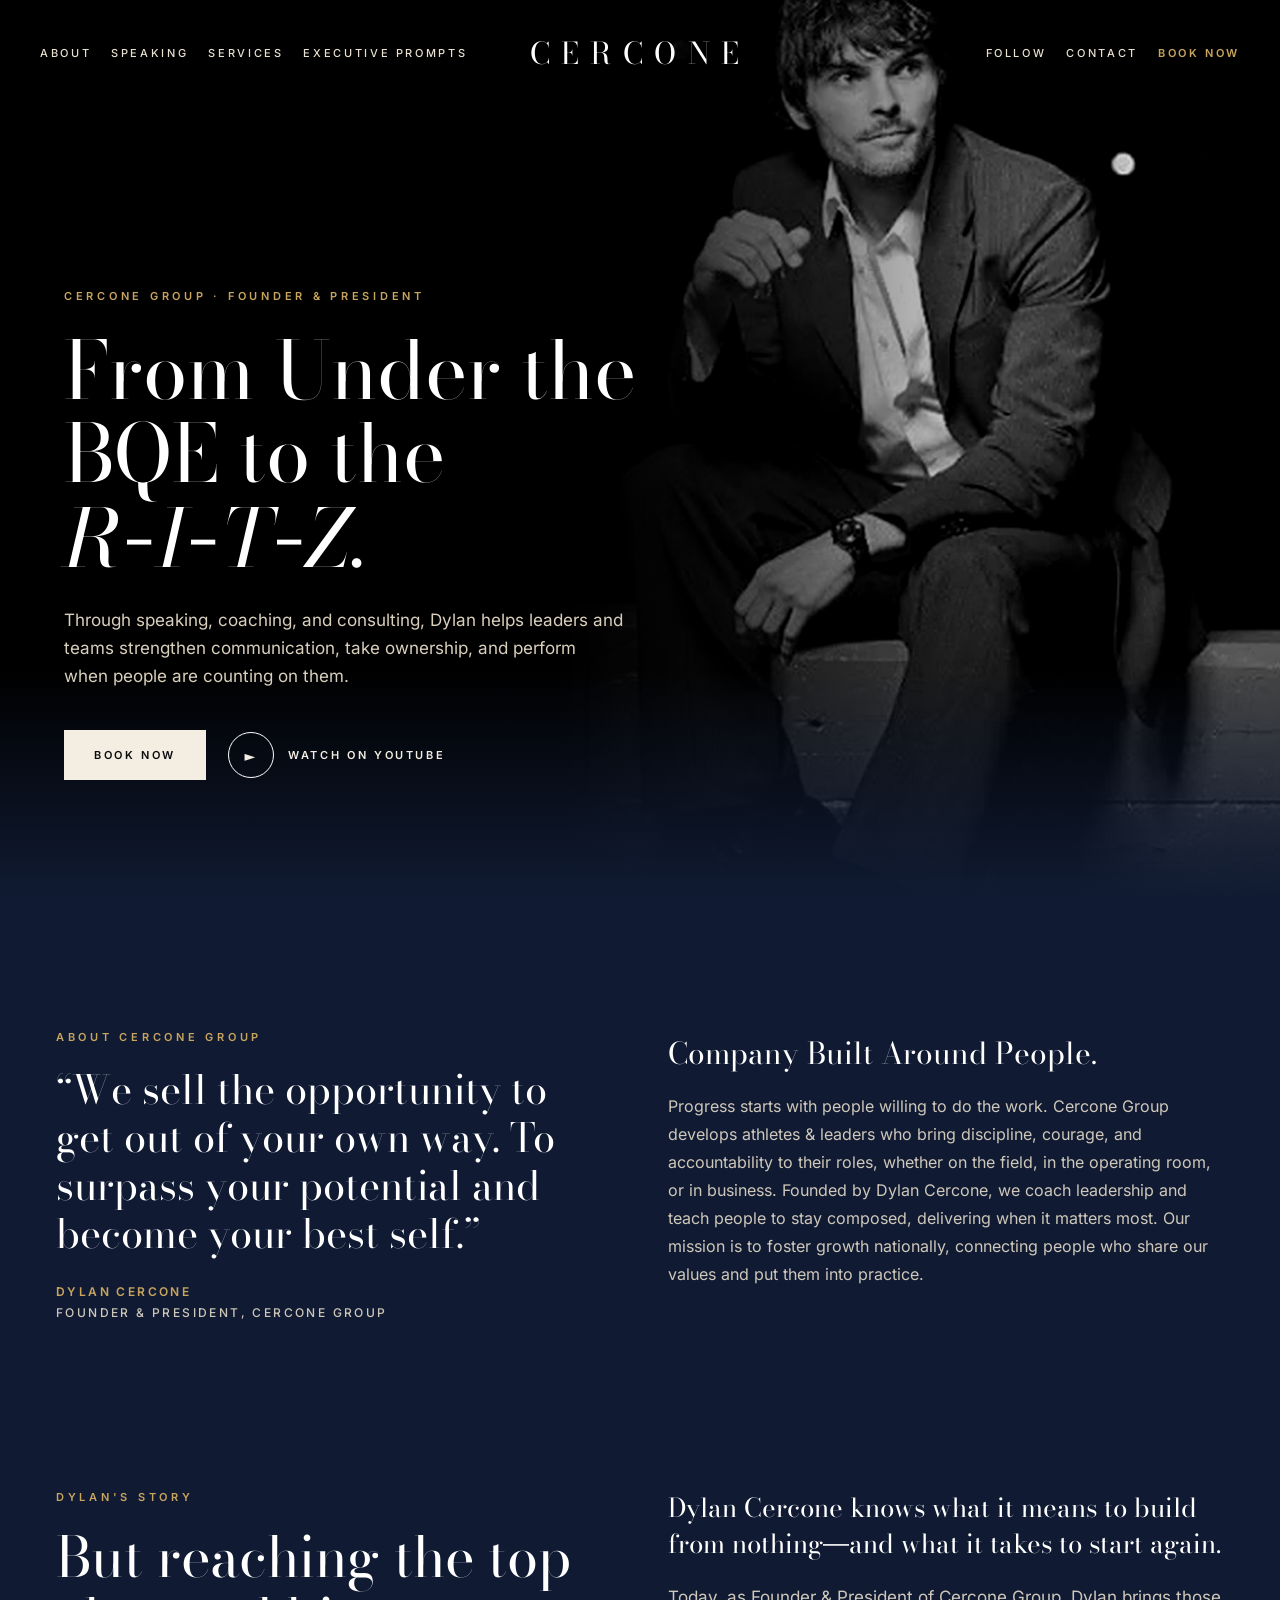
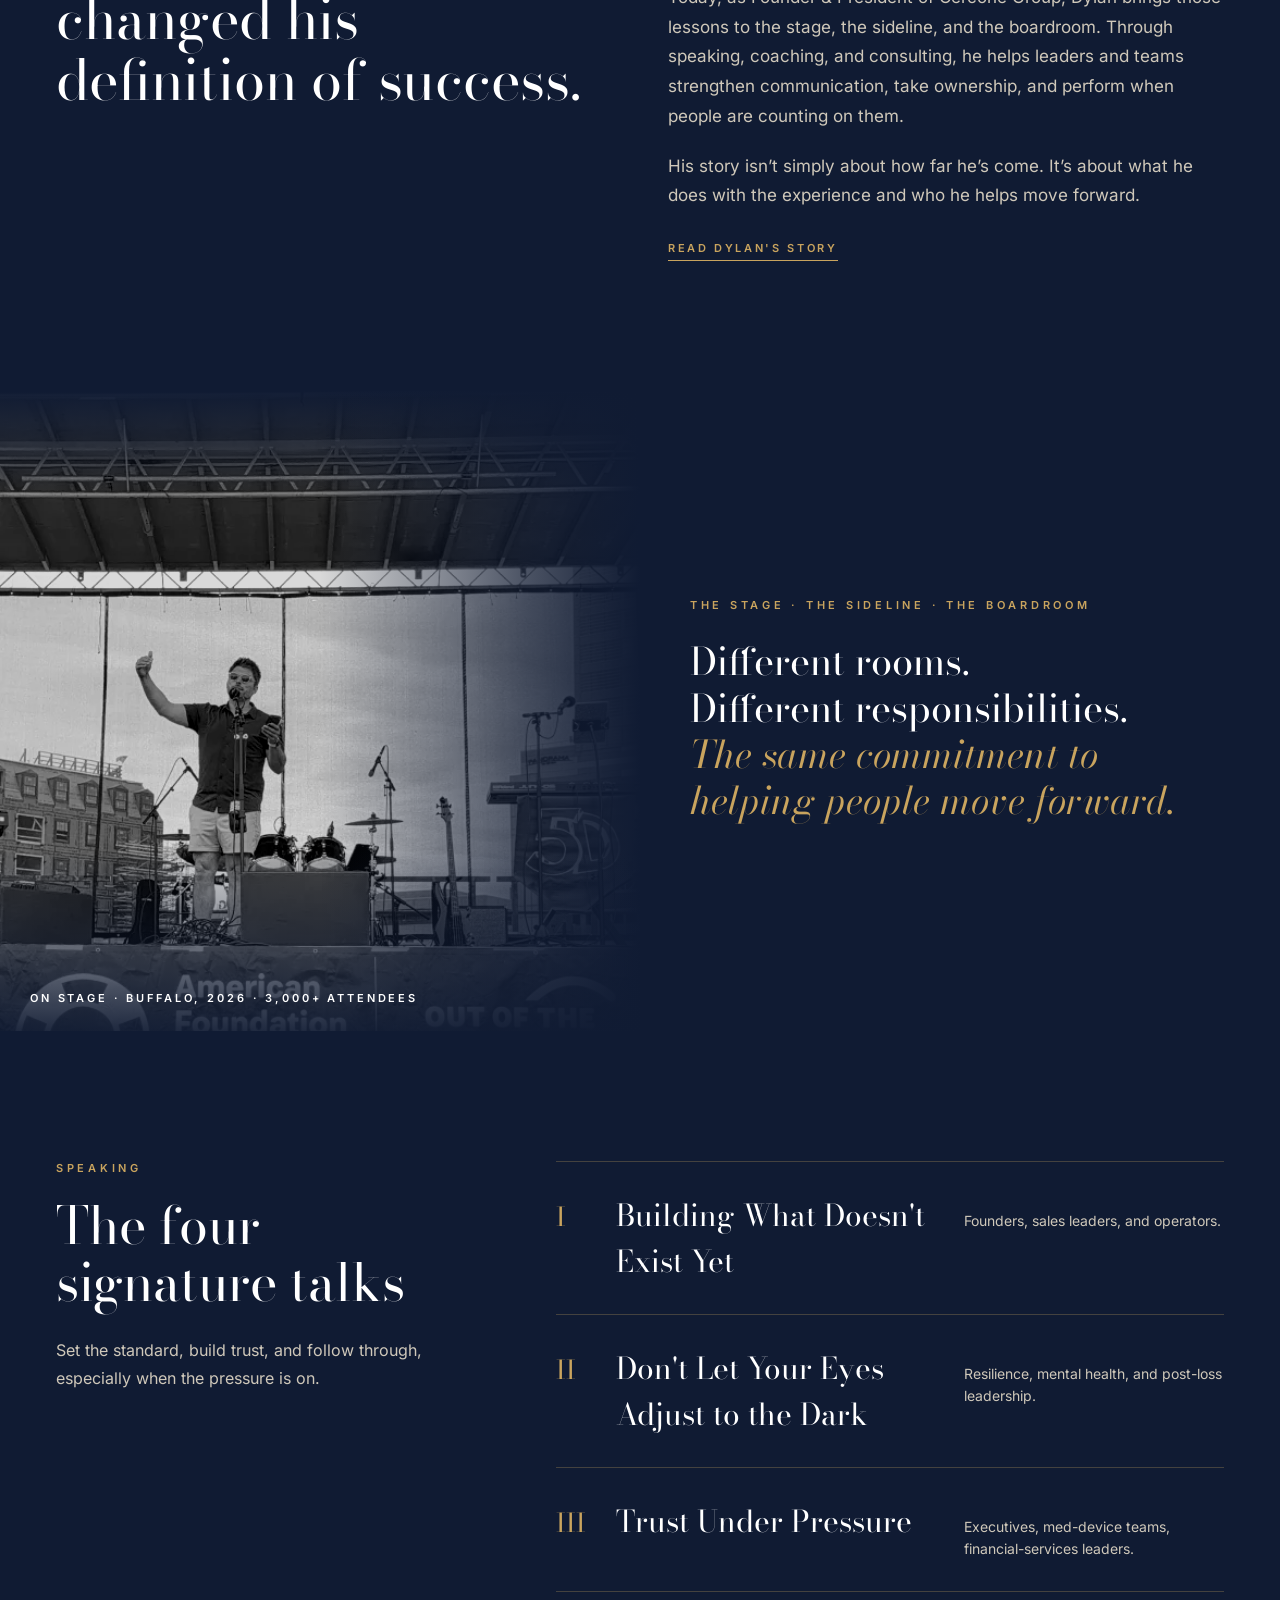
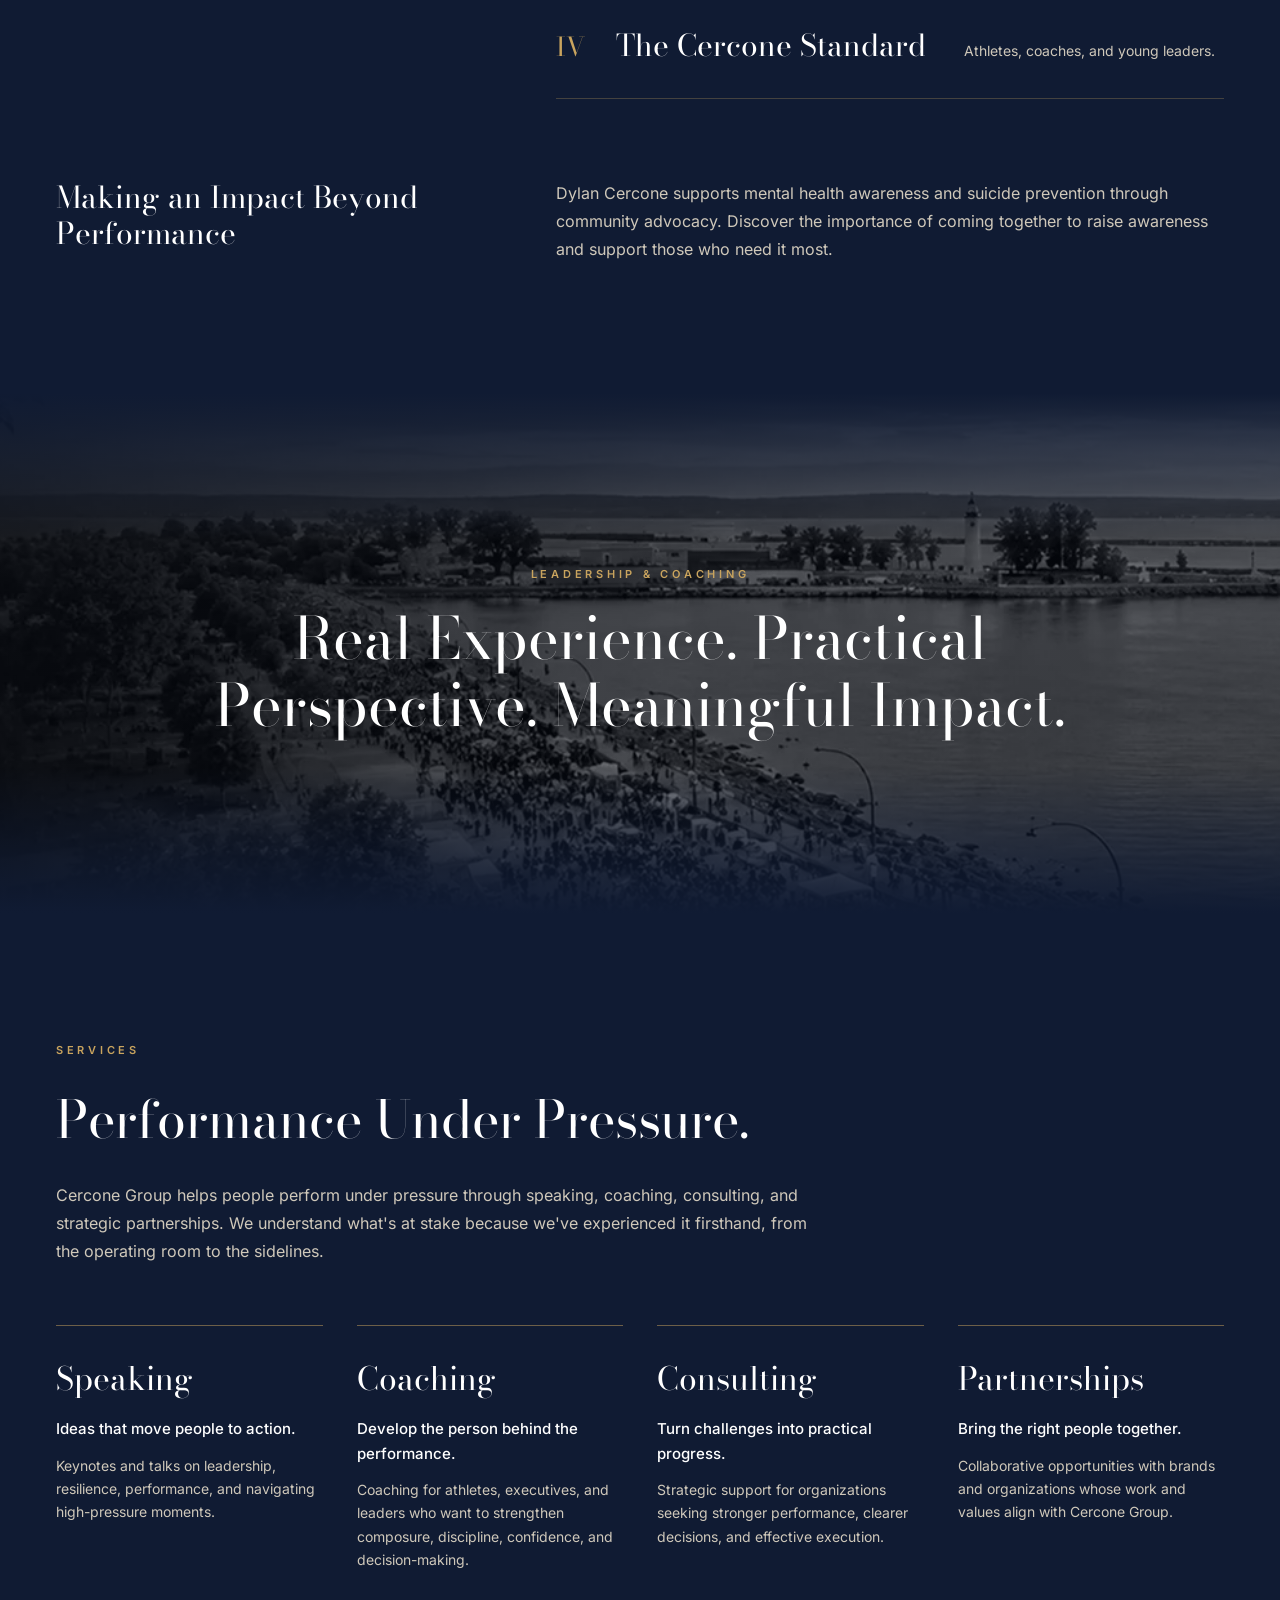
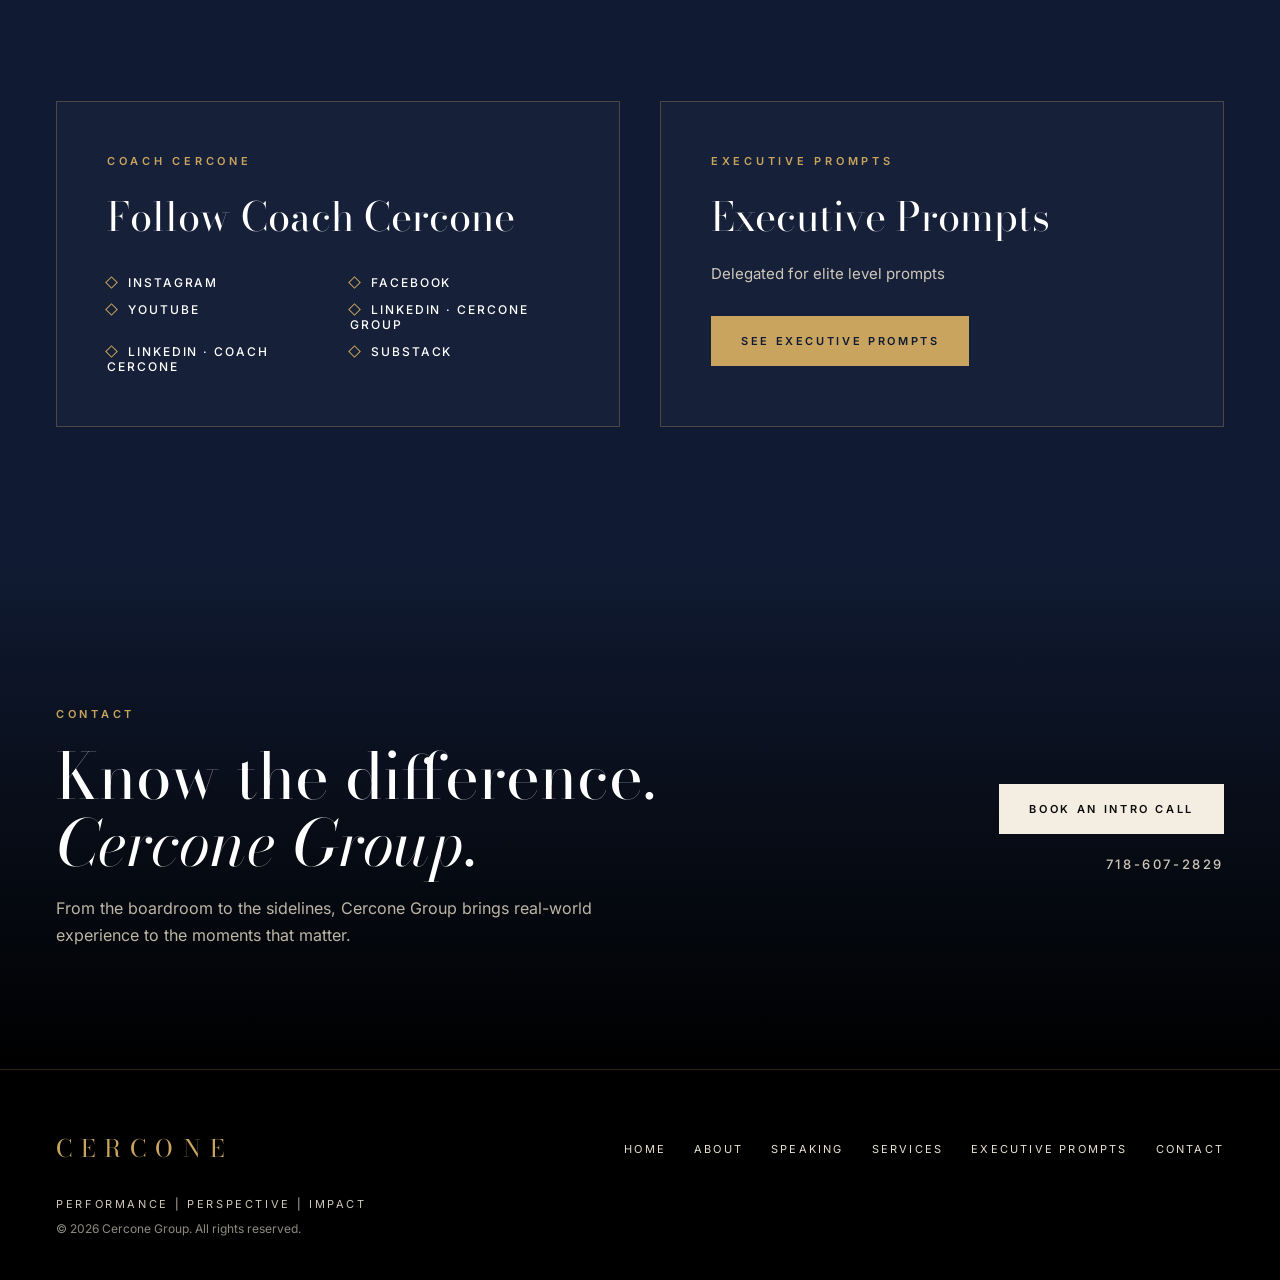
==== index.html @ 376f2b65 "Add Cercone Group website preview for GitHub Pages. Extract the finished static site (index, assets," ====
<!doctype html>
<html lang="en">
<head>
<meta charset="utf-8">
<meta name="viewport" content="width=device-width, initial-scale=1">
<meta name="robots" content="noindex, nofollow">
<title>Cercone Group | Speaking, Coaching, Consulting</title>
<meta name="description" content="We sell the opportunity to get out of your own way. To surpass your potential and become your best self.">
<meta property="og:type" content="website">
<meta property="og:site_name" content="Cercone Group">
<meta property="og:title" content="Cercone Group | Speaking, Coaching, Consulting">
<meta property="og:description" content="We sell the opportunity to get out of your own way. To surpass your potential and become your best self.">
<meta property="og:url" content="https://coachcercone-pixel.github.io/cercone-group-2026/">
<meta property="og:image" content="https://coachcercone-pixel.github.io/cercone-group-2026/assets/img/share-image-1200x630.jpg">
<meta property="og:image:width" content="1200">
<meta property="og:image:height" content="630">
<meta property="og:image:alt" content="Cercone Group. From Under the BQE to the R-I-T-Z.">
<meta name="twitter:card" content="summary_large_image">
<meta name="twitter:title" content="Cercone Group | Speaking, Coaching, Consulting">
<meta name="twitter:description" content="We sell the opportunity to get out of your own way. To surpass your potential and become your best self.">
<meta name="twitter:image" content="https://coachcercone-pixel.github.io/cercone-group-2026/assets/img/share-image-1200x630.jpg">
<meta name="theme-color" content="#101b33">
<link rel="icon" type="image/png" sizes="32x32" href="assets/img/favicon-32.png">
<link rel="apple-touch-icon" href="assets/img/favicon.png">
<link rel="preload" href="assets/fonts/bodoni-moda.woff2" as="font" type="font/woff2" crossorigin>
<link rel="stylesheet" href="assets/style.css">
</head>
<body id="top">

<header>
  <nav class="l" aria-label="Main">
    <a href="#about">About</a><a href="#speaking">Speaking</a><a href="#services">Services</a><a href="#prompts">Executive Prompts</a>
  </nav>
  <a class="mono" href="#top" aria-label="Cercone Group, top of page">CERCONE</a>
  <nav class="r" aria-label="Secondary">
    <a href="#follow">Follow</a><a href="#contact">Contact</a><a class="book" href="https://calendly.com/dylan-cerconegroup/intro" target="_blank" rel="noopener">Book now</a>
  </nav>
  <button class="menu-btn" type="button" aria-expanded="false">MENU</button>
</header>

<section class="hero bw">
  <img src="assets/img/dylan-cercone-portrait.webp" width="728" height="1002" alt="Dylan Cercone seated on a red bench" fetchpriority="high">
  <div class="tx">
    <div class="lab">Cercone Group · Founder &amp; President</div>
    <h1>From Under the BQE to the <i class="nb">R<span class="hy">-</span>I<span class="hy">-</span>T<span class="hy">-</span>Z.</i></h1>
    <p class="kick">Through speaking, coaching, and consulting, Dylan helps leaders and teams strengthen communication, take ownership, and perform when people are counting on them.</p>
    <div class="ctas">
      <a class="btn" href="https://calendly.com/dylan-cerconegroup/intro" target="_blank" rel="noopener">Book now</a>
      <a class="play" href="https://www.youtube.com/watch?v=qK27wIDHudA" target="_blank" rel="noopener"><b>&#9658;</b>Watch on YouTube</a>
    </div>
  </div>
</section>

<section class="about" id="about">
  <div>
    <div class="lab">About Cercone Group</div>
    <blockquote>&ldquo;We sell the opportunity to get out of your own way. To surpass your potential and become your best self.&rdquo;</blockquote>
    <div class="by">Dylan Cercone<span>Founder &amp; President, Cercone Group</span></div>
  </div>
  <div>
    <h3>Company Built Around People.</h3>
    <p>Progress starts with people willing to do the work. Cercone Group develops athletes &amp; leaders who bring discipline, courage, and accountability to their roles, whether on the field, in the operating room, or in business. Founded by Dylan Cercone, we coach leadership and teach people to stay composed, delivering when it matters most. Our mission is to foster growth nationally, connecting people who share our values and put them into practice.</p>
  </div>
</section>

<section class="story" id="story">
  <div><div class="lab">Dylan's story</div><h2 class="serif">But reaching the top changed his definition of success.</h2></div>
  <div>
    <p class="big">Dylan Cercone knows what it means to build from nothing<span class="hy">&mdash;</span>and what it takes to start again.</p>
    <p>Today, as Founder &amp; President of Cercone Group, Dylan brings those lessons to the stage, the sideline, and the boardroom. Through speaking, coaching, and consulting, he helps leaders and teams strengthen communication, take ownership, and perform when people are counting on them.</p>
    <p>His story isn&rsquo;t simply about how far he&rsquo;s come. It&rsquo;s about what he does with the experience and who he helps move forward.</p>
    <details>
      <summary>Read Dylan's story</summary>
      <div class="more">
        <p>An only child, raised by a single mother, with limited resources, he was still surrounded by champions going on to be a 2004 New York State Champion in high school hockey. Later experiencing homelessness in Queens and Brooklyn before working his way to Wall Street.</p>
        <p>Dylan eventually stepped away from Wall Street and returned home to Buffalo. He taught special education, coaches football at an inner-city public high school, and built a food truck business. Different rooms. Different responsibilities. The same commitment to helping people move forward.</p>
        <p>His path continued through medical-device territory management, orthopedic operating rooms, and entrepreneurship. Those experiences shaped more than his r&eacute;sum&eacute;. They shaped how he leads: set the standard, build trust, and follow through especially when the pressure is on.</p>
        <p>Know the difference. Cercone Group.</p>
      </div>
    </details>
  </div>
</section>

<section class="split bw">
  <div class="ph bw"><img src="assets/img/dylan-cercone-speaking.webp" width="588" height="854" loading="lazy" alt="Dylan Cercone speaking on stage at the Out of the Darkness Walk in Buffalo"><div class="cap">On stage · Buffalo, 2026 · 3,000+ Attendees</div></div>
  <div class="st"><div class="lab">The stage · The sideline · The boardroom</div>
    <p><span>Different rooms.</span><span>Different responsibilities.</span><span class="g">The same commitment to helping people move forward.</span></p></div>
</section>

<section class="talks" id="speaking">
  <div class="side"><div class="lab">Speaking</div><h2 class="serif">The four signature talks</h2><p>Set the standard, build trust, and follow through, especially when the pressure is on.</p></div>
  <div>
    <div class="row"><span class="num">I</span><h3>Building What Doesn't Exist Yet</h3><p>Founders, sales leaders, and operators.</p></div>
    <div class="row"><span class="num">II</span><h3>Don't Let Your Eyes Adjust to the Dark</h3><p>Resilience, mental health, and post-loss leadership.</p></div>
    <div class="row"><span class="num">III</span><h3>Trust Under Pressure</h3><p>Executives, med-device teams, financial-services leaders.</p></div>
    <div class="row"><span class="num">IV</span><h3>The Cercone Standard</h3><p>Athletes, coaches, and young leaders.</p></div>
  </div>
</section>

<section class="impact">
  <h3>Making an Impact Beyond Performance</h3>
  <p>Dylan Cercone supports mental health awareness and suicide prevention through community advocacy. Discover the importance of coming together to raise awareness and support those who need it most.</p>
</section>

<section class="band bw">
  <img src="assets/img/buffalo-walk-aerial.webp" width="1440" height="668" loading="lazy" alt="Aerial view of the Buffalo Out of the Darkness Walk along the waterfront">
  <div class="t"><div class="lab">Leadership &amp; Coaching</div><h2 class="serif">Real Experience. Practical Perspective. Meaningful Impact.</h2></div>
</section>

<section class="services" id="services">
  <div class="lab">Services</div><h2 class="serif">Performance Under Pressure.</h2>
  <p class="intro">Cercone Group helps people perform under pressure through speaking, coaching, consulting, and strategic partnerships. We understand what's at stake because we've experienced it firsthand, from the operating room to the sidelines.</p>
  <div class="cards">
    <div class="card"><h3>Speaking</h3><p class="l">Ideas that move people to action.</p><p>Keynotes and talks on leadership, resilience, performance, and navigating high-pressure moments.</p></div>
    <div class="card"><h3>Coaching</h3><p class="l">Develop the person behind the performance.</p><p>Coaching for athletes, executives, and leaders who want to strengthen composure, discipline, confidence, and decision-making.</p></div>
    <div class="card"><h3>Consulting</h3><p class="l">Turn challenges into practical progress.</p><p>Strategic support for organizations seeking stronger performance, clearer decisions, and effective execution.</p></div>
    <div class="card"><h3>Partnerships</h3><p class="l">Bring the right people together.</p><p>Collaborative opportunities with brands and organizations whose work and values align with Cercone Group.</p></div>
  </div>
</section>

<section class="lanes">
  <div class="lane" id="follow"><div class="lab">Coach Cercone</div><h4>Follow Coach Cercone</h4>
    <ul class="handles">
      <li><a href="https://www.instagram.com/coachcercone/" target="_blank" rel="noopener">Instagram</a></li>
      <li><a href="https://www.facebook.com/coachcercone" target="_blank" rel="noopener">Facebook</a></li>
      <li><a href="https://www.youtube.com/@CoachCercone" target="_blank" rel="noopener">YouTube</a></li>
      <li><a href="https://www.linkedin.com/company/cercone-group/" target="_blank" rel="noopener">LinkedIn · Cercone Group</a></li>
      <li><a href="https://www.linkedin.com/in/dylancercone/" target="_blank" rel="noopener">LinkedIn · Coach Cercone</a></li>
      <li><a href="https://substack.com/@coachcercone" target="_blank" rel="noopener">Substack</a></li>
    </ul></div>
  <div class="lane" id="prompts"><div class="lab">Executive Prompts</div><h4>Executive Prompts</h4><p>Delegated for elite level prompts</p>
    <a class="btn gold" href="https://executiveprompt.gumroad.com" target="_blank" rel="noopener">See Executive Prompts</a></div>
</section>

<section class="close" id="contact">
  <div><div class="lab">Contact</div><h2 class="serif">Know the difference.<br><i>Cercone Group.</i></h2><p>From the boardroom to the sidelines, Cercone Group brings real-world experience to the moments that matter.</p></div>
  <div class="act">
    <a class="btn" href="https://calendly.com/dylan-cerconegroup/intro" target="_blank" rel="noopener">Book an intro Call</a>
    <a class="tel" href="tel:718-607-2829">718-607-2829</a>
  </div>
</section>

<footer>
  <div class="top">
    <a class="mono" href="#top">CERCONE</a>
    <nav aria-label="Explore"><a href="#top">Home</a><a href="#about">About</a><a href="#speaking">Speaking</a><a href="#services">Services</a><a href="#prompts">Executive Prompts</a><a href="#contact">Contact</a></nav>
  </div>
  <div class="tag">Performance | Perspective | Impact</div>
  <div class="copy">&copy; 2026 Cercone Group. All rights reserved.</div>
</footer>

<script>
(function(){
  var b=document.querySelector('.menu-btn'),d=document.body;
  function set(o){d.classList.toggle('open',o);b.setAttribute('aria-expanded',o);b.textContent=o?'CLOSE':'MENU'}
  b.addEventListener('click',function(){set(!d.classList.contains('open'))});
  document.querySelectorAll('header nav a').forEach(function(a){a.addEventListener('click',function(){set(false)})});
})();
</script>
</body>
</html>
---- assets/style.css ----
@font-face{font-family:'Bodoni Moda';font-style:normal;font-weight:400 700;font-display:swap;src:url(fonts/bodoni-moda.woff2) format('woff2')}
@font-face{font-family:'Bodoni Moda';font-style:italic;font-weight:400 700;font-display:swap;src:url(fonts/bodoni-moda-italic.woff2) format('woff2')}
@font-face{font-family:'Inter';font-style:normal;font-weight:100 900;font-display:swap;src:url(fonts/inter.woff2) format('woff2')}
:root{--ink:#0b0b0c;--ivory:#f3ede2;--gold:#c9a45e;--navy:#101b33;--navy2:#0d1629;--soft:#cfc8ba}
*{box-sizing:border-box;margin:0;padding:0}
html{background:#000;scroll-behavior:smooth;scroll-padding-top:70px}
body{background:var(--navy);color:var(--ivory);font-family:Inter,system-ui,sans-serif;-webkit-font-smoothing:antialiased;overflow-x:hidden}
a{color:inherit;text-decoration:none}
img{display:block;max-width:100%}
.lab{font-size:11px;letter-spacing:.34em;color:var(--gold);font-weight:600;text-transform:uppercase}
.serif{font-family:'Bodoni Moda',serif;font-weight:400}
.wrap{max-width:1440px;margin:0 auto}
.hy{font-family:Inter,system-ui,sans-serif;font-style:normal;font-weight:300}
.nb{white-space:nowrap}
/* header */
header{position:absolute;top:0;left:0;right:0;z-index:20;display:grid;grid-template-columns:1fr auto 1fr;align-items:center;padding:34px 64px}
header nav{display:flex;gap:30px;font-size:11px;letter-spacing:.24em;font-weight:500;color:#e8e0d0;text-transform:uppercase}
header nav.r{justify-content:flex-end}
header nav a:hover,footer nav a:hover{color:var(--gold)}
header nav a.book{color:var(--gold);font-weight:600}
.mono{font-family:'Bodoni Moda',serif;font-size:30px;letter-spacing:.38em;color:#fff}
.menu-btn{display:none;background:none;border:0;color:#e8e0d0;font:600 11px Inter,sans-serif;letter-spacing:.24em;cursor:pointer;justify-self:end}
/* hero: black-and-white header that fades into the navy (no gold line) */
.hero{position:relative;height:900px;overflow:hidden;background:#000}
.hero img{position:absolute;top:-4%;right:-2%;width:820px;height:108%;object-fit:cover;object-position:50% 8%;-webkit-mask-image:linear-gradient(90deg,transparent 0,#000 30%);mask-image:linear-gradient(90deg,transparent 0,#000 30%)}
.bw img,.bw.ph img{filter:grayscale(1) contrast(1.12) brightness(.85)}
.hero::after{content:"";position:absolute;inset:0;background:linear-gradient(90deg,#000 0%,#000 44%,rgba(0,0,0,.55) 58%,rgba(0,0,0,0) 78%)}
.hero::before{content:"";position:absolute;left:0;right:0;bottom:0;height:230px;z-index:2;background:linear-gradient(180deg,rgba(16,27,51,0) 0%,rgba(16,27,51,.55) 55%,var(--navy) 100%)}
.hero .tx{position:absolute;z-index:3;left:64px;bottom:120px;width:660px}
.hero h1{font-family:'Bodoni Moda',serif;font-weight:400;font-size:80px;line-height:1.04;margin:26px 0 26px;color:#fff}
.hero h1 i{font-style:italic}
.kick{font-size:17px;line-height:1.65;color:#d9cfbd;max-width:560px}
.ctas{margin-top:40px;display:flex;gap:22px;align-items:center;flex-wrap:wrap}
.btn{background:var(--ivory);color:var(--ink);font-size:11px;letter-spacing:.24em;padding:18px 30px;font-weight:600;display:inline-block;text-transform:uppercase;transition:background .2s}
.btn:hover{background:#fff}
.btn.gold{background:var(--gold);color:var(--navy)}
.play{display:flex;align-items:center;gap:14px;font-size:11px;letter-spacing:.24em;font-weight:600;text-transform:uppercase}
.play b{width:46px;height:46px;border:1px solid #fff;border-radius:50%;display:inline-flex;align-items:center;justify-content:center;font-size:14px}
/* about */
.about{display:grid;grid-template-columns:1fr 1fr;gap:96px;padding:130px 96px 40px}
.about blockquote{font-family:'Bodoni Moda',serif;font-size:40px;line-height:1.2;color:#fff;margin-top:22px}
.about .by{margin-top:26px;font-size:12px;letter-spacing:.2em;color:var(--gold);font-weight:600;text-transform:uppercase}
.about .by span{display:block;color:var(--soft);font-weight:500;margin-top:6px}
.about h3{font-family:'Bodoni Moda',serif;font-weight:400;font-size:30px;color:#fff;margin-bottom:16px}
.about p{font-size:16px;line-height:1.75;color:var(--soft)}
/* story */
.story{display:grid;grid-template-columns:1fr 1fr;gap:96px;padding:130px 96px}
.story h2{font-size:56px;line-height:1.1;color:#fff;margin-top:22px}
.story p{font-size:17px;line-height:1.75;color:var(--soft);margin-bottom:20px}
.story p.big{font-family:'Bodoni Moda',serif;font-size:26px;line-height:1.4;color:#fff}
details summary{list-style:none;cursor:pointer;font-size:11px;letter-spacing:.24em;font-weight:600;color:var(--gold);border-bottom:1px solid var(--gold);padding-bottom:5px;display:inline-block;margin-top:10px;text-transform:uppercase}
details summary::-webkit-details-marker{display:none}
details[open] summary{margin-bottom:26px}
details .more p:last-child{margin-bottom:0}
/* stage photo + statement, photo fades into navy */
.split{display:grid;grid-template-columns:760px 1fr;height:640px;background:var(--navy)}
.split .ph{position:relative;overflow:hidden}
.split .ph img{position:absolute;inset:0;width:100%;height:100%;object-fit:cover;object-position:50% 35%}
.split .ph::before{content:"";position:absolute;inset:0;z-index:1;background:linear-gradient(90deg,rgba(16,27,51,0) 50%,rgba(16,27,51,.7) 82%,var(--navy) 100%),linear-gradient(180deg,var(--navy) 0%,rgba(16,27,51,0) 16%)}
.split .ph::after{content:"";position:absolute;left:0;right:0;bottom:0;height:180px;z-index:1;background:linear-gradient(180deg,rgba(16,27,51,0),rgba(16,27,51,.92))}
.cap{position:absolute;z-index:2;left:30px;bottom:26px;color:#fff;font-size:11px;letter-spacing:.26em;font-weight:600;text-transform:uppercase}
.split .st{display:flex;flex-direction:column;justify-content:center;padding:0 90px}
.split .st p{font-family:'Bodoni Moda',serif;font-size:46px;line-height:1.22;color:#fff;margin-top:26px}
.split .st p span{display:block}
.split .st p span.g{color:var(--gold);font-style:italic}
/* talks */
.talks{display:grid;grid-template-columns:430px 1fr;gap:70px;padding:130px 96px 80px}
.talks h2{font-size:52px;line-height:1.1;color:#fff;margin-top:22px}
.talks .side p{font-size:16px;line-height:1.7;color:var(--soft);margin-top:26px}
.row{display:grid;grid-template-columns:80px 1fr 330px;align-items:baseline;padding:30px 0;border-top:1px solid rgba(201,164,94,.28)}
.row:last-child{border-bottom:1px solid rgba(201,164,94,.28)}
.row .num{font-family:'Bodoni Moda',serif;font-size:26px;color:var(--gold)}
.row h3{font-family:'Bodoni Moda',serif;font-weight:400;font-size:36px;color:#fff}
.row p{font-size:14px;line-height:1.6;color:var(--soft)}
.impact{padding:0 96px 130px;display:grid;grid-template-columns:430px 1fr;gap:70px}
.impact h3{font-family:'Bodoni Moda',serif;font-weight:400;font-size:30px;line-height:1.2;color:#fff}
.impact p{font-size:16px;line-height:1.75;color:var(--soft);max-width:720px}
/* aerial band, fades into navy top and bottom */
.band{position:relative;height:520px;overflow:hidden;background:var(--navy);display:flex;align-items:center;justify-content:center;text-align:center}
.band img{position:absolute;inset:0;width:100%;height:100%;object-fit:cover;object-position:100% 20%;transform:scale(1.45);transform-origin:88% 22%}
.bw.band img{filter:grayscale(1) contrast(1.1) brightness(.6)}
.band::before{content:"";position:absolute;inset:0;z-index:1;background:linear-gradient(180deg,var(--navy) 0%,rgba(16,27,51,.2) 28%,rgba(16,27,51,.2) 72%,var(--navy) 100%)}
.band .t{position:relative;z-index:2;max-width:980px;padding:0 24px}
.band h2{font-size:58px;line-height:1.15;color:#fff;margin-top:24px}
/* services */
.services{padding:130px 96px}
.services h2{font-size:52px;color:#fff;margin:22px 0 22px}
.services .intro{font-size:16px;line-height:1.75;color:var(--soft);max-width:760px;margin-bottom:60px}
.cards{display:grid;grid-template-columns:repeat(4,1fr);gap:34px}
.card{border-top:1px solid rgba(201,164,94,.5);padding-top:28px}
.card h3{font-family:'Bodoni Moda',serif;font-weight:400;font-size:32px;color:#fff}
.card .l{font-size:15px;margin:14px 0 12px;color:#fff;font-weight:500}
.card p{font-size:14px;line-height:1.65;color:var(--soft)}
/* lanes */
.lanes{display:grid;grid-template-columns:1fr 1fr;gap:40px;padding:0 96px 130px}
.lane{border:1px solid rgba(201,164,94,.3);background:rgba(255,255,255,.025);padding:52px 50px}
.lane h4{font-family:'Bodoni Moda',serif;font-weight:400;font-size:40px;margin:18px 0 14px;color:#fff}
.lane p{font-size:15px;line-height:1.7;color:var(--soft)}
.handles{margin-top:28px;display:grid;grid-template-columns:1fr 1fr;gap:12px 24px;font-size:12px;letter-spacing:.16em;font-weight:500;color:#fff;list-style:none;text-transform:uppercase}
.handles a::before{content:"";display:inline-block;width:7px;height:7px;border:1px solid var(--gold);margin-right:12px;transform:rotate(45deg)}
.handles a:hover{color:var(--gold)}
.lane .btn{margin-top:30px}
/* closing: navy fades into black */
.close{background:linear-gradient(180deg,var(--navy) 0%,#080d18 50%,#000 100%);padding:150px 96px 120px;display:flex;justify-content:space-between;align-items:center;gap:40px}
.close h2{font-size:64px;line-height:1.05;color:#fff;margin-top:22px}
.close h2 i{font-style:italic}
.close p{font-size:16px;color:#bdb5a6;margin-top:18px;max-width:560px;line-height:1.7}
.close .act{display:flex;flex-direction:column;align-items:flex-end;gap:22px}
.close .tel{font-size:13px;letter-spacing:.2em;color:var(--soft);font-weight:500}
.close .tel:hover{color:var(--gold)}
footer{background:#000;border-top:1px solid rgba(201,164,94,.22);padding:60px 96px 44px}
footer .top{display:flex;justify-content:space-between;align-items:center;gap:30px}
footer .mono{font-size:24px;color:var(--gold)}
footer nav{display:flex;gap:28px;font-size:11px;letter-spacing:.2em;color:#e8e0d0;text-transform:uppercase}
footer .tag{margin-top:30px;font-size:11px;letter-spacing:.24em;color:var(--soft);text-transform:uppercase}
footer .copy{margin-top:10px;font-size:12px;color:#8f8a80}
/* responsive */
@media (max-width:1280px){
 header{padding:30px 40px}header nav{gap:20px}
 .about,.story,.talks,.impact,.services,.lanes,.close,footer{padding-left:56px;padding-right:56px}
 .about,.story{gap:56px}
 .split{grid-template-columns:1fr 1fr}.split .st{padding:0 50px}.split .st p{font-size:38px}
 .row{grid-template-columns:60px 1fr 260px}.row h3{font-size:30px}
}
@media (max-width:980px){
 header{grid-template-columns:auto 1fr;padding:22px 24px}
 .mono{font-size:22px}
 header nav{display:none;position:fixed;inset:0;background:#000;flex-direction:column;justify-content:center;align-items:center;gap:26px;font-size:14px;z-index:30}
 header nav.r{justify-content:center}
 body.open header nav{display:flex}
 body.open header nav.r{top:auto;bottom:0;height:42%;padding-bottom:40px;justify-content:flex-start}
 body.open header nav.l{bottom:42%;padding-top:40px}
 .menu-btn{display:block;position:relative;z-index:40}
 .hero{height:auto;min-height:0;display:flex;flex-direction:column;padding-top:70px}
 .hero img{position:relative;order:0;top:0;right:0;width:100%;height:500px;object-position:50% 12%;-webkit-mask-image:linear-gradient(180deg,#000 55%,transparent 100%);mask-image:linear-gradient(180deg,#000 55%,transparent 100%)}
 .hero::after{display:none}
 .hero::before{display:none}
 .hero .tx{position:relative;left:0;bottom:0;width:auto;padding:0 24px 70px;margin-top:-90px;z-index:3}
 .hero h1{font-size:46px}
 .kick{font-size:16px}
 .about,.story{grid-template-columns:1fr;gap:32px;padding:80px 24px}
 .about{padding-bottom:10px}
 .about blockquote{font-size:30px}
 .story h2{font-size:36px}.story p.big{font-size:22px}
 .split{grid-template-columns:1fr;height:auto}
 .split .ph{height:420px}
 .split .st{padding:20px 24px 70px}.split .st p{font-size:32px}
 .cap{left:20px;right:20px;font-size:10px;line-height:1.6}
 .talks{grid-template-columns:1fr;gap:36px;padding:70px 24px 40px}
 .talks h2{font-size:36px}
 .row{grid-template-columns:44px 1fr;row-gap:8px}.row p{grid-column:2}.row h3{font-size:26px}
 .impact{grid-template-columns:1fr;gap:16px;padding:0 24px 80px}
 .band{height:auto;padding:110px 0}
 .band h2{font-size:34px}
 .services{padding:70px 24px}.services h2{font-size:36px}
 .cards{grid-template-columns:1fr 1fr;gap:40px 24px}
 .lanes{grid-template-columns:1fr;padding:0 24px 80px}
 .lane{padding:36px 26px}.lane h4{font-size:32px}
 .handles{grid-template-columns:1fr}
 .close{flex-direction:column;align-items:flex-start;padding:100px 24px 80px}
 .close h2{font-size:42px}
 .close .act{align-items:flex-start}
 footer{padding:48px 24px 36px}
 footer .top{flex-direction:column;align-items:flex-start}
 footer nav{flex-wrap:wrap;gap:16px 22px}
}
@media (max-width:560px){
 .cards{grid-template-columns:1fr}
 .hero img{height:460px}
 .hero h1{font-size:40px}
}
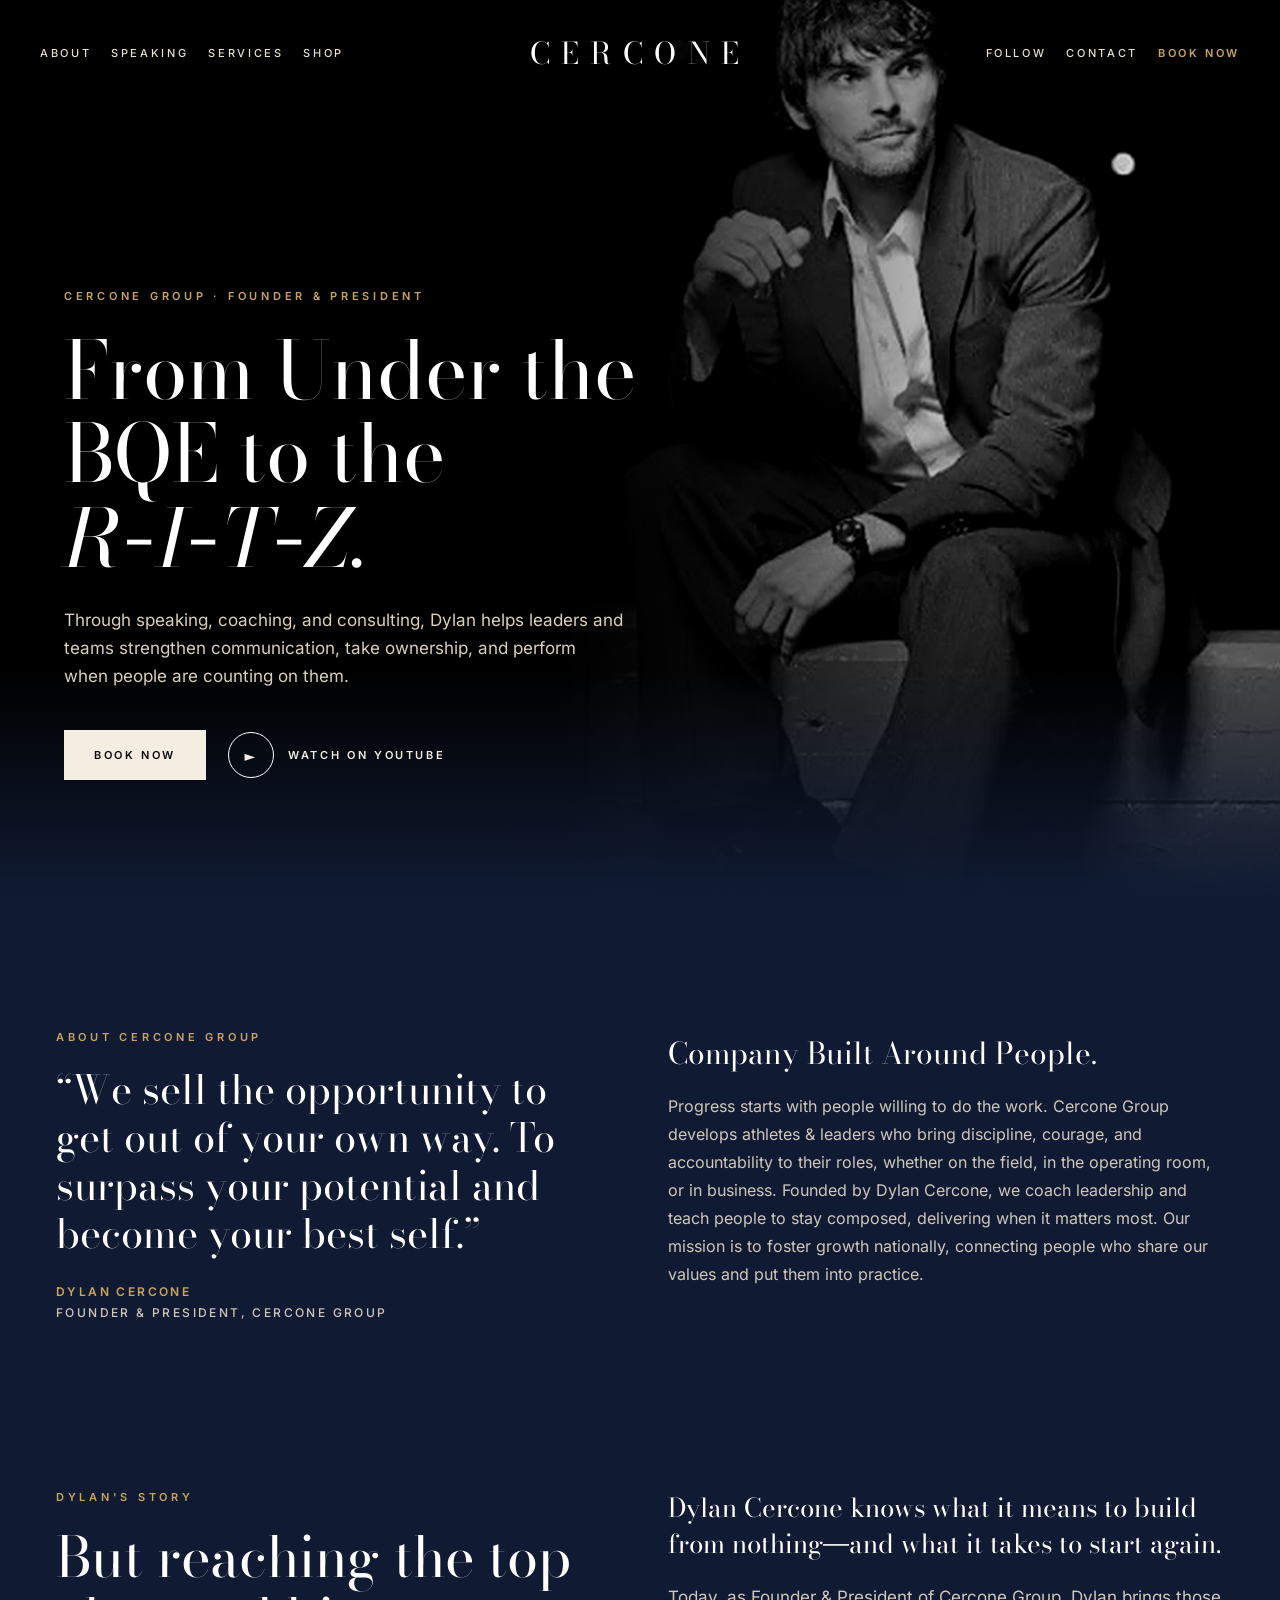
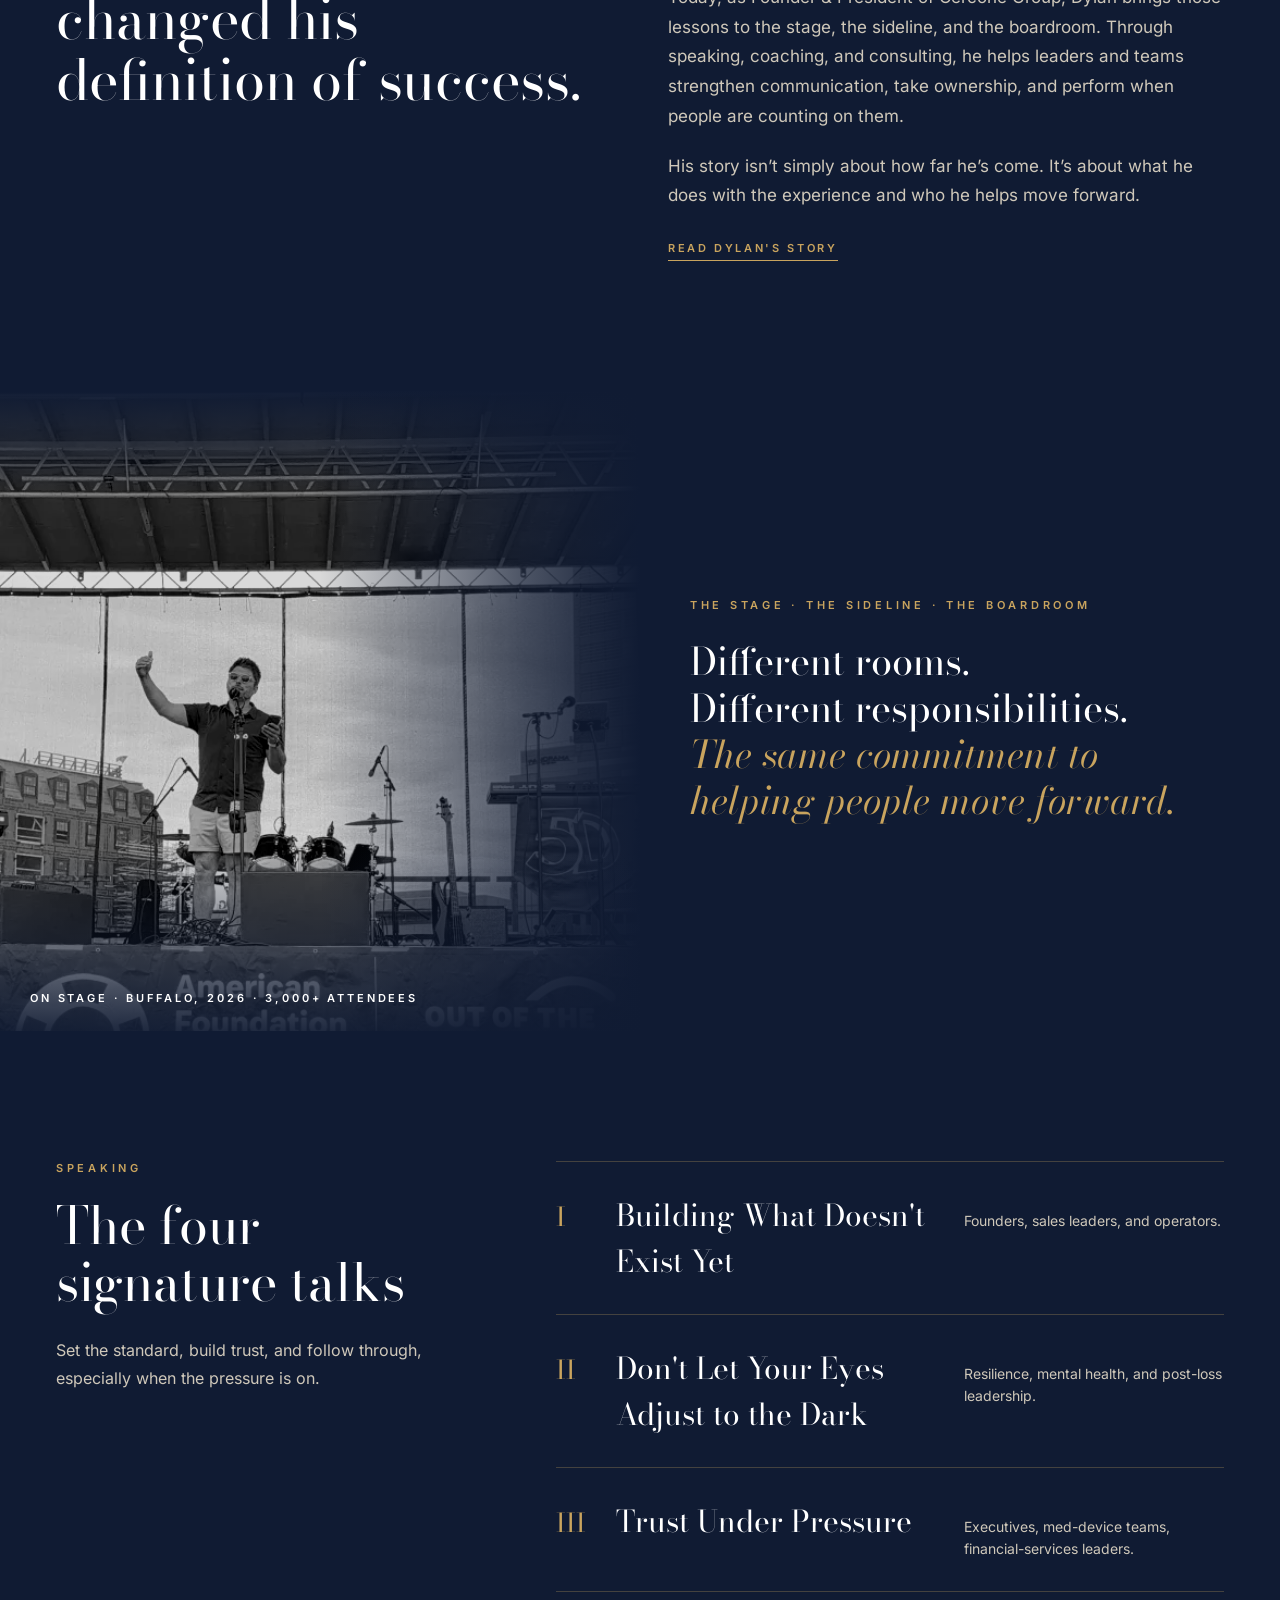
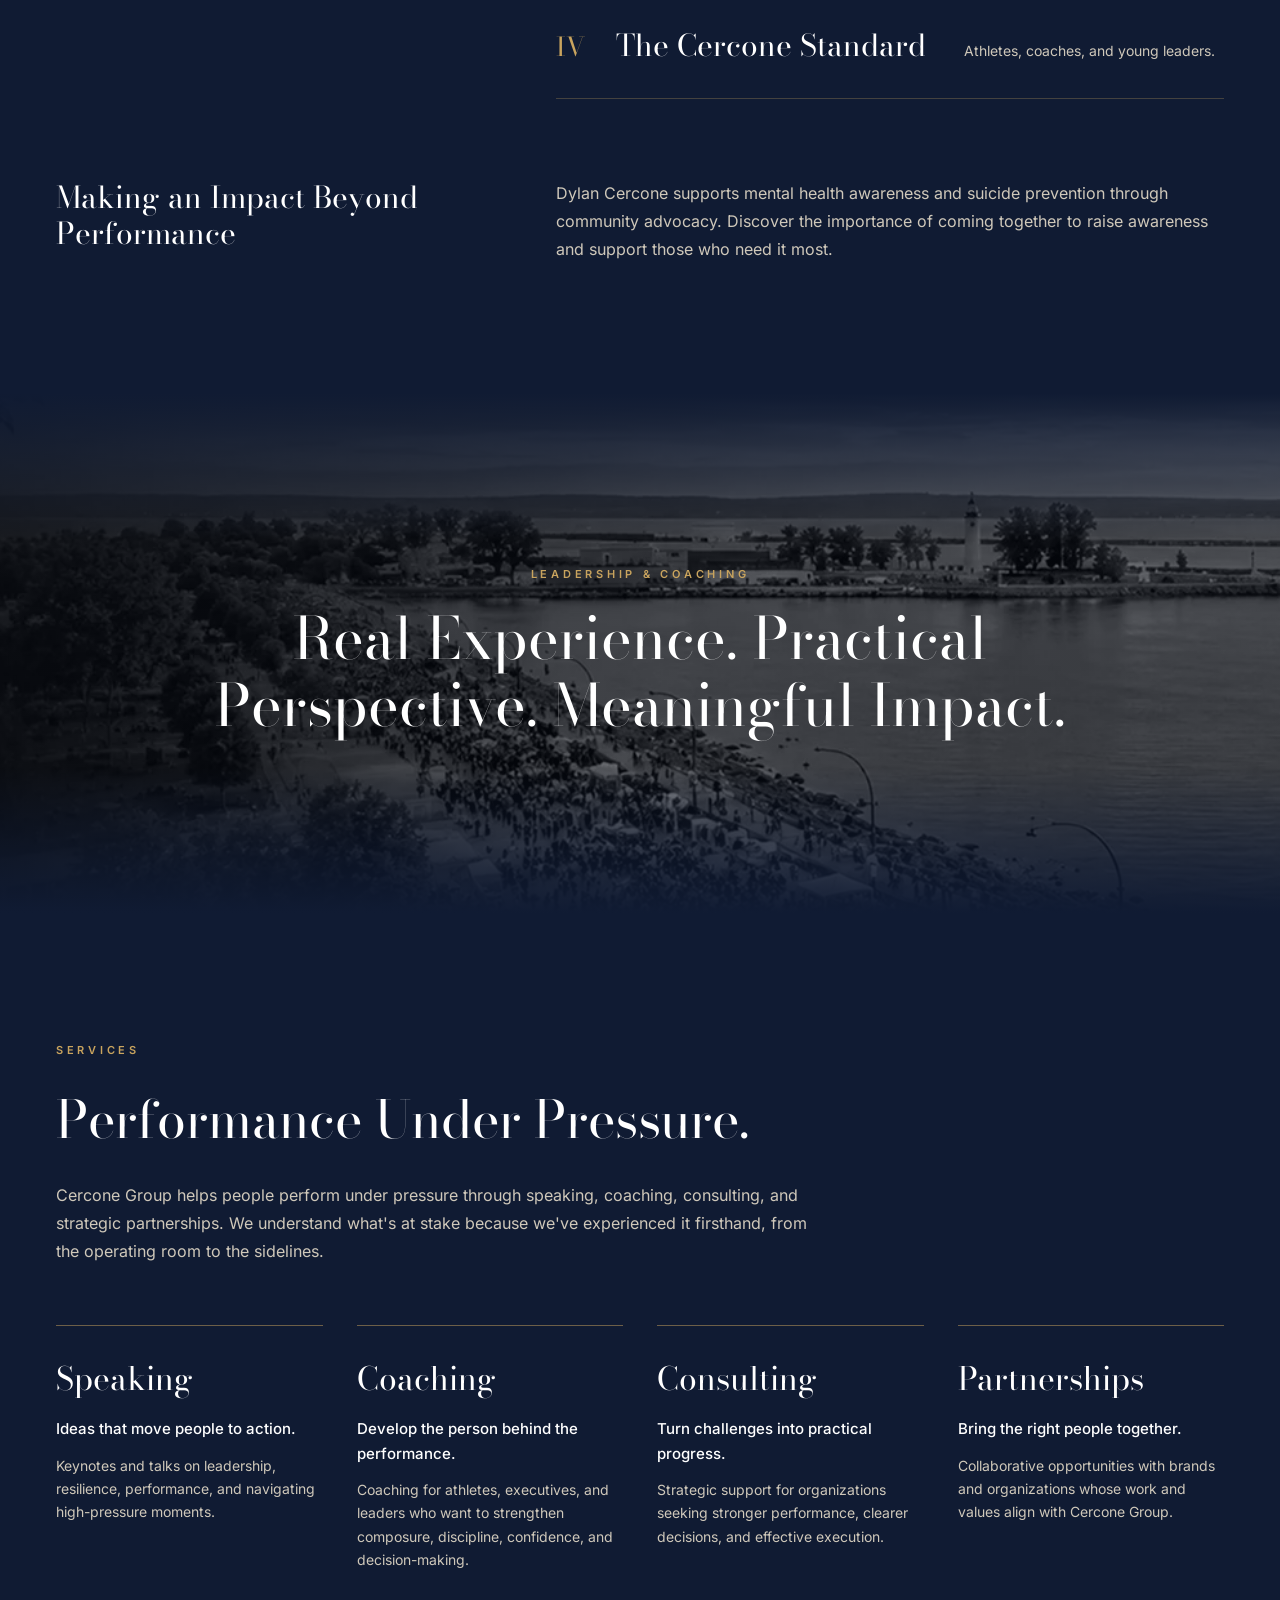
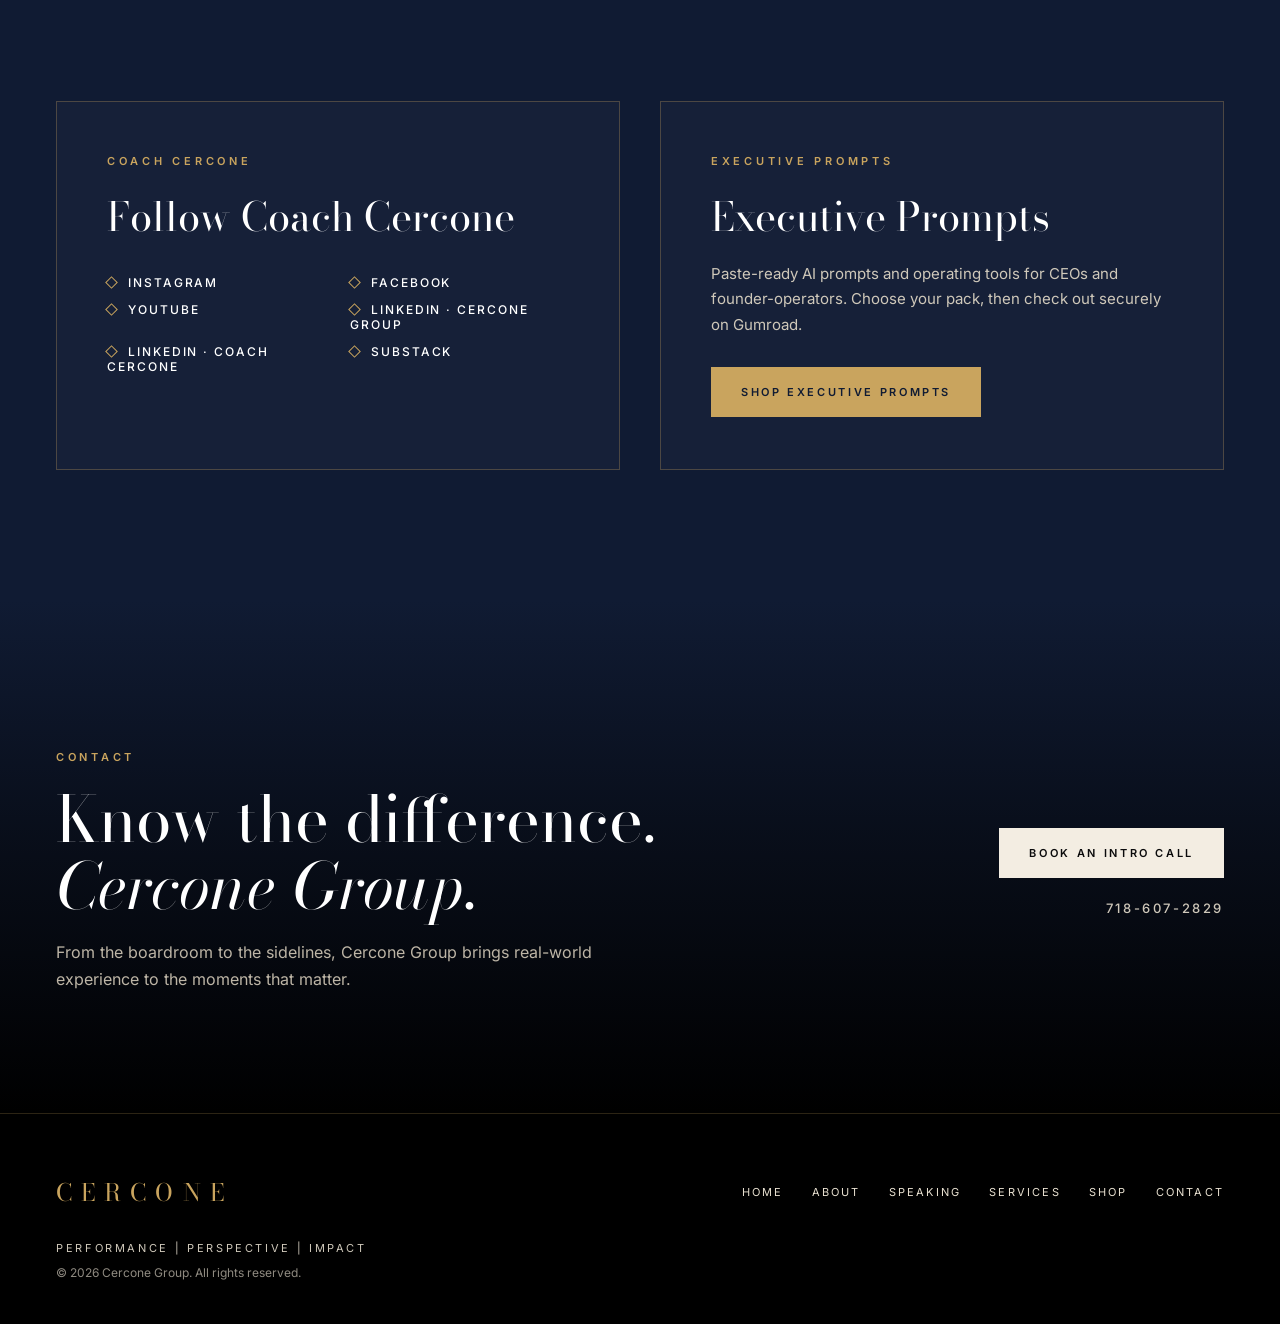
==== commit 6b8b2355: "Stage the Executive Prompts shop page for launch (not live) Adds /promptpacks (Chloe's A2 build, Alp" ====
--- a/index.html
+++ b/index.html
@@ -3,14 +3,13 @@
 <head>
 <meta charset="utf-8">
 <meta name="viewport" content="width=device-width, initial-scale=1">
-<meta name="robots" content="noindex, nofollow">
 <title>Cercone Group | Speaking, Coaching, Consulting</title>
 <meta name="description" content="We sell the opportunity to get out of your own way. To surpass your potential and become your best self.">
 <meta property="og:type" content="website">
 <meta property="og:site_name" content="Cercone Group">
 <meta property="og:title" content="Cercone Group | Speaking, Coaching, Consulting">
 <meta property="og:description" content="We sell the opportunity to get out of your own way. To surpass your potential and become your best self.">
-<meta property="og:url" content="https://coachcercone-pixel.github.io/cercone-group-2026/">
+<meta property="og:url" content="https://www.cerconegroup.com/">
 <meta property="og:image" content="https://coachcercone-pixel.github.io/cercone-group-2026/assets/img/share-image-1200x630.jpg">
 <meta property="og:image:width" content="1200">
 <meta property="og:image:height" content="630">
@@ -29,7 +28,7 @@
 
 <header>
   <nav class="l" aria-label="Main">
-    <a href="#about">About</a><a href="#speaking">Speaking</a><a href="#services">Services</a><a href="#prompts">Executive Prompts</a>
+    <a href="#about">About</a><a href="#speaking">Speaking</a><a href="#services">Services</a><a href="promptpacks/">Shop</a>
   </nav>
   <a class="mono" href="#top" aria-label="Cercone Group, top of page">CERCONE</a>
   <nav class="r" aria-label="Secondary">
@@ -128,8 +127,8 @@
       <li><a href="https://www.linkedin.com/in/dylancercone/" target="_blank" rel="noopener">LinkedIn · Coach Cercone</a></li>
       <li><a href="https://substack.com/@coachcercone" target="_blank" rel="noopener">Substack</a></li>
     </ul></div>
-  <div class="lane" id="prompts"><div class="lab">Executive Prompts</div><h4>Executive Prompts</h4><p>Delegated for elite level prompts</p>
-    <a class="btn gold" href="https://executiveprompt.gumroad.com" target="_blank" rel="noopener">See Executive Prompts</a></div>
+  <div class="lane" id="prompts"><div class="lab">Executive Prompts</div><h4>Executive Prompts</h4><p>Paste-ready AI prompts and operating tools for CEOs and founder-operators. Choose your pack, then check out securely on Gumroad.</p>
+    <a class="btn gold" href="promptpacks/">Shop Executive Prompts</a></div>
 </section>
 
 <section class="close" id="contact">
@@ -143,7 +142,7 @@
 <footer>
   <div class="top">
     <a class="mono" href="#top">CERCONE</a>
-    <nav aria-label="Explore"><a href="#top">Home</a><a href="#about">About</a><a href="#speaking">Speaking</a><a href="#services">Services</a><a href="#prompts">Executive Prompts</a><a href="#contact">Contact</a></nav>
+    <nav aria-label="Explore"><a href="#top">Home</a><a href="#about">About</a><a href="#speaking">Speaking</a><a href="#services">Services</a><a href="promptpacks/">Shop</a><a href="#contact">Contact</a></nav>
   </div>
   <div class="tag">Performance | Perspective | Impact</div>
   <div class="copy">&copy; 2026 Cercone Group. All rights reserved.</div>
--- a/assets/style.css
+++ b/assets/style.css
@@ -134,7 +134,7 @@
  .hero{height:auto;min-height:0;display:flex;flex-direction:column;padding-top:70px}
  .hero img{position:relative;order:0;top:0;right:0;width:100%;height:500px;object-position:50% 12%;-webkit-mask-image:linear-gradient(180deg,#000 55%,transparent 100%);mask-image:linear-gradient(180deg,#000 55%,transparent 100%)}
  .hero::after{display:none}
- .hero::before{display:none}
+ .hero::before{display:block;height:280px;background:linear-gradient(180deg,rgba(16,27,51,0) 0%,rgba(16,27,51,.55) 55%,var(--navy) 100%)}
  .hero .tx{position:relative;left:0;bottom:0;width:auto;padding:0 24px 70px;margin-top:-90px;z-index:3}
  .hero h1{font-size:46px}
  .kick{font-size:16px}
